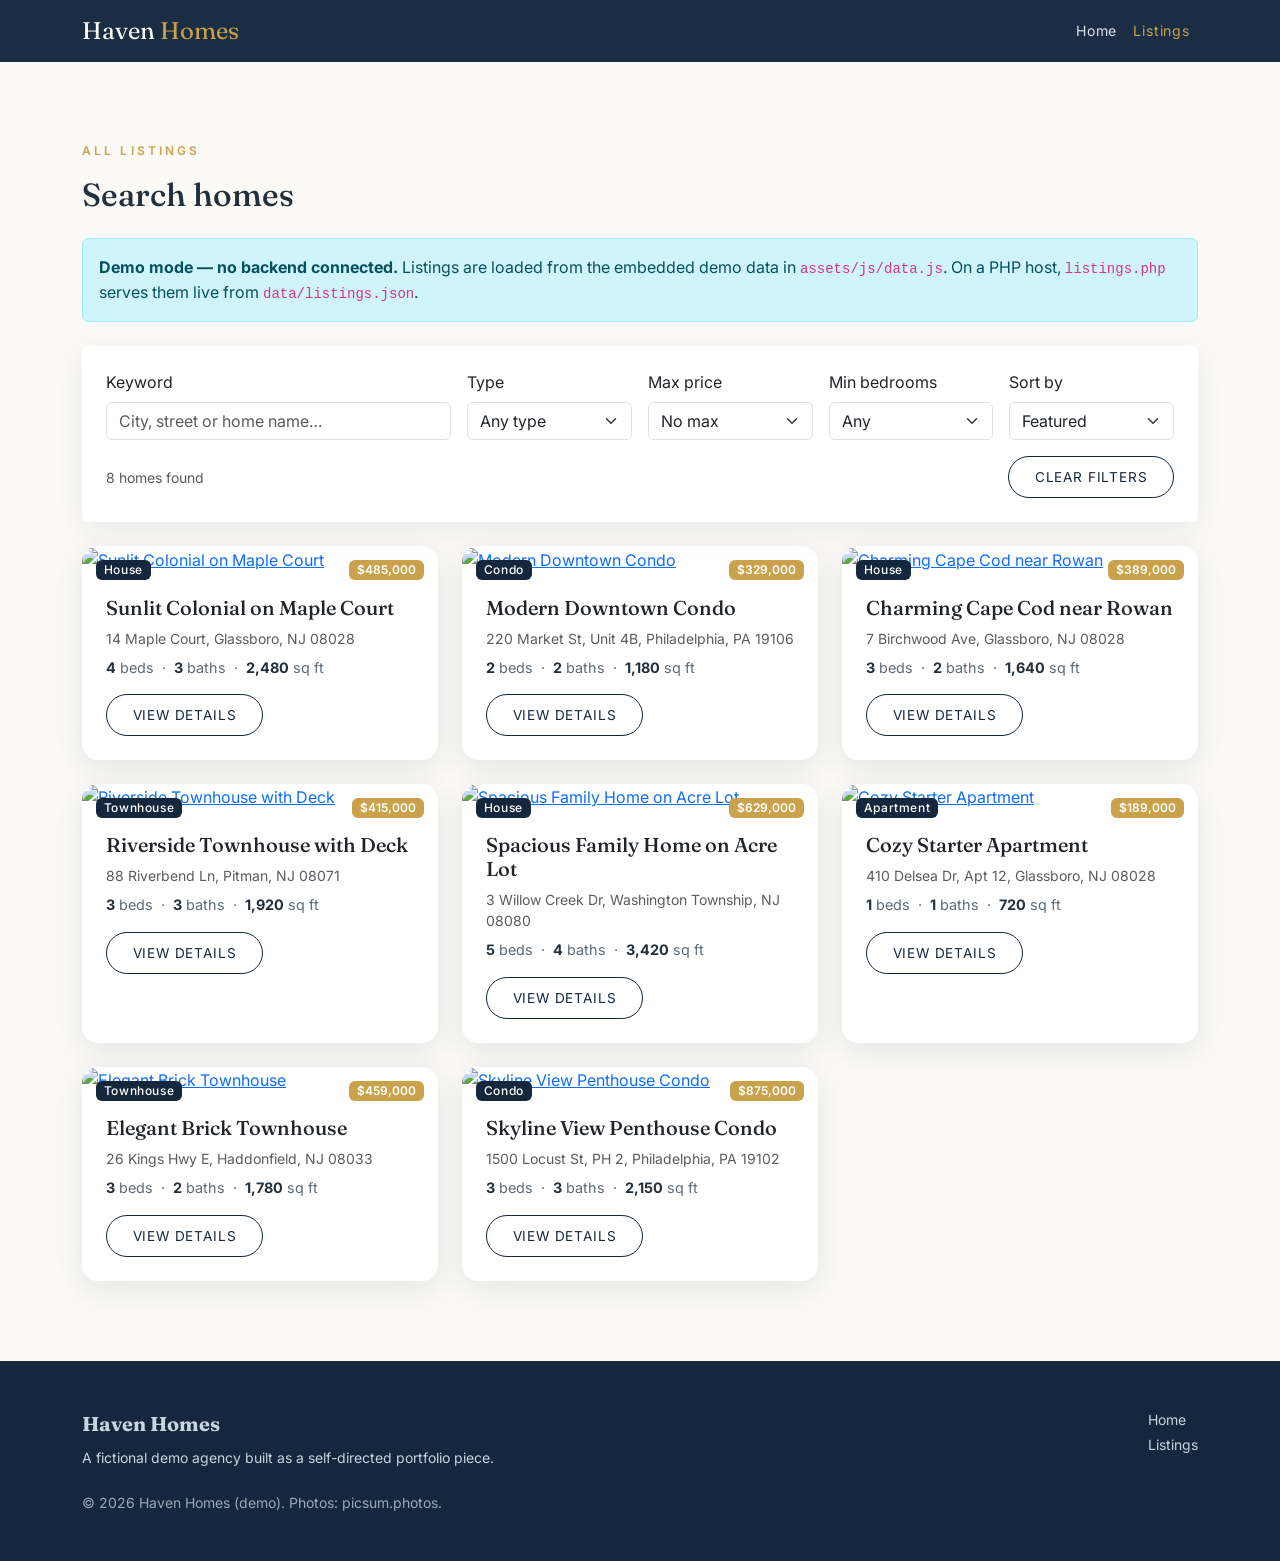
==== listings.html @ 2a7b0d87 "Add Haven Homes: property search, filters, detail pages, PHP listings API + contact backend" ====
<!doctype html>
<html lang="en">
<head>
<meta charset="utf-8">
<meta name="viewport" content="width=device-width, initial-scale=1">
<title>All Listings — Haven Homes</title>
<meta name="description" content="Search fictional Haven Homes listings by keyword, type, price and bedrooms.">
<link href="https://cdn.jsdelivr.net/npm/bootstrap@5.3.3/dist/css/bootstrap.min.css" rel="stylesheet">
<link href="https://fonts.googleapis.com/css2?family=Fraunces:wght@500;700&family=Inter:wght@400;500;600&display=swap" rel="stylesheet">
<link rel="stylesheet" href="assets/css/style.css">
</head>
<body>
<nav class="navbar navbar-expand-lg navbar-dark sticky-top">
  <div class="container">
    <a class="navbar-brand brand" href="index.html">Haven <span>Homes</span></a>
    <button class="navbar-toggler" type="button" data-bs-toggle="collapse" data-bs-target="#nav"><span class="navbar-toggler-icon"></span></button>
    <div class="collapse navbar-collapse" id="nav">
      <ul class="navbar-nav ms-auto">
        <li class="nav-item"><a class="nav-link" href="index.html">Home</a></li>
        <li class="nav-item"><a class="nav-link active" href="listings.html">Listings</a></li>
      </ul>
    </div>
  </div>
</nav>

<section class="section">
  <div class="container">
    <div class="mb-4 reveal"><p class="eyebrow">All listings</p><h2>Search homes</h2></div>
    <div id="demo-note"></div>
    <div class="card p-3 p-md-4 mb-4 reveal" style="border:none;box-shadow:0 8px 30px rgba(20,39,61,.08)">
      <div class="row g-3">
        <div class="col-md-4"><label class="form-label" for="q">Keyword</label><input id="q" class="form-control" type="search" placeholder="City, street or home name…"></div>
        <div class="col-6 col-md-2"><label class="form-label" for="type">Type</label><select id="type" class="form-select"><option value="">Any type</option><option>House</option><option>Condo</option><option>Townhouse</option><option>Apartment</option></select></div>
        <div class="col-6 col-md-2"><label class="form-label" for="max-price">Max price</label><select id="max-price" class="form-select"><option value="">No max</option><option value="250000">$250,000</option><option value="400000">$400,000</option><option value="500000">$500,000</option><option value="700000">$700,000</option></select></div>
        <div class="col-6 col-md-2"><label class="form-label" for="min-beds">Min bedrooms</label><select id="min-beds" class="form-select"><option value="">Any</option><option value="1">1+</option><option value="2">2+</option><option value="3">3+</option><option value="4">4+</option><option value="5">5+</option></select></div>
        <div class="col-6 col-md-2"><label class="form-label" for="sort">Sort by</label><select id="sort" class="form-select"><option value="">Featured</option><option value="price-asc">Price: low → high</option><option value="price-desc">Price: high → low</option><option value="beds-desc">Most bedrooms</option><option value="sqft-desc">Largest</option></select></div>
      </div>
      <div class="d-flex justify-content-between align-items-center mt-3">
        <span id="result-count" class="text-muted small"></span>
        <button id="clear-filters" class="btn btn-sm btn-outline-navy">Clear filters</button>
      </div>
    </div>
    <div class="row g-4" id="listings-grid"><div class="col-12"><p class="text-muted">Loading homes…</p></div></div>
  </div>
</section>

<footer class="py-5">
  <div class="container d-flex flex-column flex-md-row justify-content-between gap-3">
    <div><strong class="serif fs-5">Haven Homes</strong><p class="mb-0 small mt-2">A fictional demo agency built as a self-directed portfolio piece.</p></div>
    <div class="small"><a href="index.html" class="d-block mb-1">Home</a><a href="listings.html" class="d-block">Listings</a></div>
  </div>
  <div class="container small mt-4 opacity-75">© <span id="year">2026</span> Haven Homes (demo). Photos: picsum.photos.</div>
</footer>
<script src="https://cdn.jsdelivr.net/npm/bootstrap@5.3.3/dist/js/bootstrap.bundle.min.js"></script>
<script src="assets/js/data.js"></script>
<script src="assets/js/main.js"></script>
</body>
</html>
---- assets/css/style.css ----
/* Haven Homes — custom styles (Bootstrap 5 handles layout) */
:root{--navy:#14273d;--navy-2:#1e3a56;--teal:#1f7a6d;--sand:#f4efe7;--gold:#c9a24b;--ink:#22303c;}
body{font-family:'Inter',system-ui,sans-serif;color:var(--ink);background:#fbfaf7;}
h1,h2,h3,.serif{font-family:'Fraunces',Georgia,serif;}
.navbar{background:rgba(20,39,61,.97);}
.navbar .nav-link{color:#dbe4ec!important;letter-spacing:.06em;font-size:.88rem;}
.navbar .nav-link:hover,.navbar .nav-link.active{color:var(--gold)!important;}
.brand{font-family:'Fraunces',serif;font-size:1.5rem;color:#fff!important;}
.brand span{color:var(--gold);}
.btn-teal{background:var(--teal);color:#fff;border:none;padding:.7rem 1.8rem;border-radius:999px;letter-spacing:.06em;text-transform:uppercase;font-size:.85rem;transition:transform .25s,box-shadow .25s;}
.btn-teal:hover{background:#186257;color:#fff;transform:translateY(-2px);box-shadow:0 10px 24px rgba(31,122,109,.35);}
.btn-outline-navy{border:1px solid var(--navy);color:var(--navy);border-radius:999px;padding:.6rem 1.6rem;text-transform:uppercase;font-size:.85rem;letter-spacing:.06em;}
.btn-outline-navy:hover{background:var(--navy);color:#fff;}
.hero{min-height:78vh;background:linear-gradient(105deg,rgba(20,39,61,.93) 0%,rgba(20,39,61,.55) 55%,rgba(20,39,61,.15) 100%),url('https://picsum.photos/seed/haven-hero/1600/1000') center/cover;display:flex;align-items:center;color:#fff;}
.hero h1{font-size:clamp(2.6rem,6vw,4.4rem);line-height:1.05;}
.hero .lead{color:#dbe4ec;max-width:560px;}
.eyebrow{letter-spacing:.26em;text-transform:uppercase;font-size:.75rem;color:var(--gold);font-weight:600;}
.section{padding:5rem 0;}
.section-alt{background:var(--sand);}
.card-home{border:none;border-radius:1rem;overflow:hidden;box-shadow:0 8px 30px rgba(20,39,61,.10);transition:transform .3s,box-shadow .3s;background:#fff;height:100%;}
.card-home:hover{transform:translateY(-6px);box-shadow:0 18px 40px rgba(20,39,61,.18);}
.card-home img{height:220px;width:100%;object-fit:cover;transition:transform .5s;}
.card-home:hover img{transform:scale(1.05);}
.badge-type{position:absolute;top:14px;left:14px;background:var(--navy);color:#fff;font-weight:500;letter-spacing:.05em;}
.badge-price{position:absolute;top:14px;right:14px;background:var(--gold);color:#fff;font-weight:600;}
.spec{font-size:.9rem;color:#5a6b7a;}
.spec strong{color:var(--ink);}
.gallery-main{border-radius:1rem;height:420px;width:100%;object-fit:cover;}
.gallery-thumb{border-radius:.6rem;height:90px;width:100%;object-fit:cover;cursor:pointer;opacity:.75;border:2px solid transparent;transition:opacity .2s,border-color .2s;}
.gallery-thumb:hover,.gallery-thumb.active{opacity:1;border-color:var(--teal);}
footer{background:var(--navy);color:#c8d4de;}
footer a{color:#c8d4de;text-decoration:none;}
footer a:hover{color:var(--gold);}
.reveal{opacity:0;transform:translateY(28px);transition:opacity .7s ease,transform .7s ease;}
.reveal.visible{opacity:1;transform:none;}
@media (prefers-reduced-motion:reduce){.reveal{opacity:1;transform:none;transition:none;}}
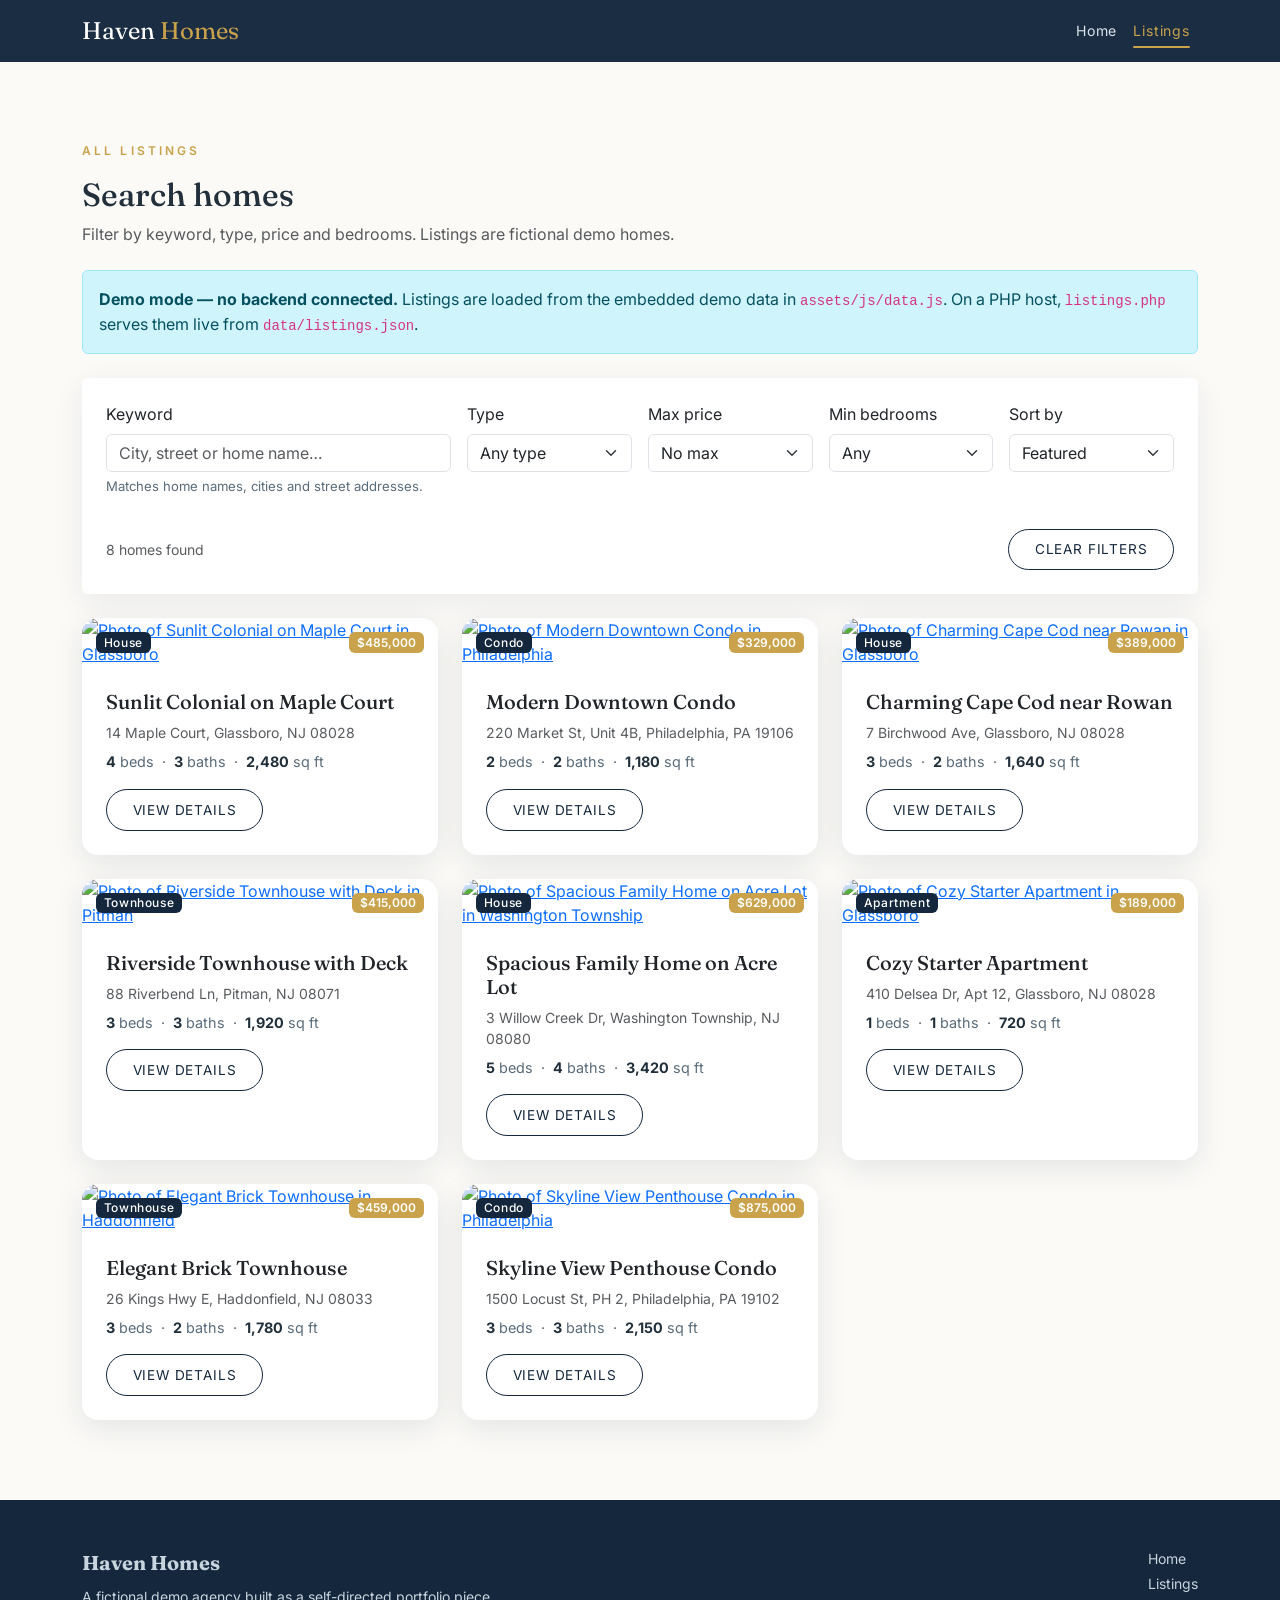
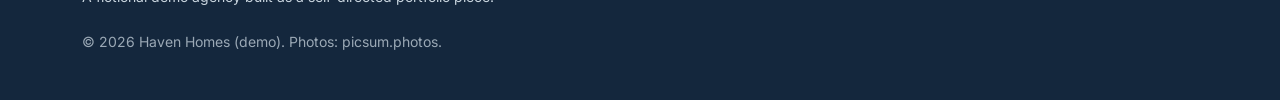
==== commit 60c33150: "Upgrade polish: animations, content, accessibility" ====
--- a/listings.html
+++ b/listings.html
@@ -10,39 +10,42 @@
 <link rel="stylesheet" href="assets/css/style.css">
 </head>
 <body>
+<a class="skip-link" href="#main">Skip to main content</a>
 <nav class="navbar navbar-expand-lg navbar-dark sticky-top">
   <div class="container">
     <a class="navbar-brand brand" href="index.html">Haven <span>Homes</span></a>
-    <button class="navbar-toggler" type="button" data-bs-toggle="collapse" data-bs-target="#nav"><span class="navbar-toggler-icon"></span></button>
+    <button class="navbar-toggler" type="button" data-bs-toggle="collapse" data-bs-target="#nav" aria-controls="nav" aria-expanded="false" aria-label="Toggle navigation"><span class="navbar-toggler-icon"></span></button>
     <div class="collapse navbar-collapse" id="nav">
       <ul class="navbar-nav ms-auto">
         <li class="nav-item"><a class="nav-link" href="index.html">Home</a></li>
-        <li class="nav-item"><a class="nav-link active" href="listings.html">Listings</a></li>
+        <li class="nav-item"><a class="nav-link active" aria-current="page" href="listings.html">Listings</a></li>
       </ul>
     </div>
   </div>
 </nav>
 
+<main id="main">
 <section class="section">
   <div class="container">
-    <div class="mb-4 reveal"><p class="eyebrow">All listings</p><h2>Search homes</h2></div>
+    <div class="mb-4 reveal"><p class="eyebrow">All listings</p><h1 class="h2">Search homes</h1><p class="text-muted mb-0">Filter by keyword, type, price and bedrooms. Listings are fictional demo homes.</p></div>
     <div id="demo-note"></div>
-    <div class="card p-3 p-md-4 mb-4 reveal" style="border:none;box-shadow:0 8px 30px rgba(20,39,61,.08)">
+    <div class="card filter-card p-3 p-md-4 mb-4 reveal" style="border:none;box-shadow:0 8px 30px rgba(20,39,61,.08)" role="search" aria-label="Filter listings">
       <div class="row g-3">
-        <div class="col-md-4"><label class="form-label" for="q">Keyword</label><input id="q" class="form-control" type="search" placeholder="City, street or home name…"></div>
+        <div class="col-md-4"><label class="form-label" for="q">Keyword</label><input id="q" class="form-control" type="search" placeholder="City, street or home name…" aria-describedby="qHint"><p class="field-hint" id="qHint">Matches home names, cities and street addresses.</p></div>
         <div class="col-6 col-md-2"><label class="form-label" for="type">Type</label><select id="type" class="form-select"><option value="">Any type</option><option>House</option><option>Condo</option><option>Townhouse</option><option>Apartment</option></select></div>
         <div class="col-6 col-md-2"><label class="form-label" for="max-price">Max price</label><select id="max-price" class="form-select"><option value="">No max</option><option value="250000">$250,000</option><option value="400000">$400,000</option><option value="500000">$500,000</option><option value="700000">$700,000</option></select></div>
         <div class="col-6 col-md-2"><label class="form-label" for="min-beds">Min bedrooms</label><select id="min-beds" class="form-select"><option value="">Any</option><option value="1">1+</option><option value="2">2+</option><option value="3">3+</option><option value="4">4+</option><option value="5">5+</option></select></div>
         <div class="col-6 col-md-2"><label class="form-label" for="sort">Sort by</label><select id="sort" class="form-select"><option value="">Featured</option><option value="price-asc">Price: low → high</option><option value="price-desc">Price: high → low</option><option value="beds-desc">Most bedrooms</option><option value="sqft-desc">Largest</option></select></div>
       </div>
       <div class="d-flex justify-content-between align-items-center mt-3">
-        <span id="result-count" class="text-muted small"></span>
-        <button id="clear-filters" class="btn btn-sm btn-outline-navy">Clear filters</button>
+        <span id="result-count" class="text-muted small" aria-live="polite"></span>
+        <button type="button" id="clear-filters" class="btn btn-sm btn-outline-navy">Clear filters</button>
       </div>
     </div>
-    <div class="row g-4" id="listings-grid"><div class="col-12"><p class="text-muted">Loading homes…</p></div></div>
+    <div class="row g-4" id="listings-grid" aria-busy="true"><p class="visually-hidden" role="status">Loading homes…</p><div class="col-md-6 col-lg-4" aria-hidden="true"><div class="skeleton-card"><div class="skeleton-block skeleton-img"></div><div class="skeleton-block skeleton-line"></div><div class="skeleton-block skeleton-line short"></div></div></div><div class="col-md-6 col-lg-4" aria-hidden="true"><div class="skeleton-card"><div class="skeleton-block skeleton-img"></div><div class="skeleton-block skeleton-line"></div><div class="skeleton-block skeleton-line short"></div></div></div><div class="col-md-6 col-lg-4" aria-hidden="true"><div class="skeleton-card"><div class="skeleton-block skeleton-img"></div><div class="skeleton-block skeleton-line"></div><div class="skeleton-block skeleton-line short"></div></div></div></div>
   </div>
 </section>
+</main>
 
 <footer class="py-5">
   <div class="container d-flex flex-column flex-md-row justify-content-between gap-3">
--- a/assets/css/style.css
+++ b/assets/css/style.css
@@ -33,4 +33,89 @@
 footer a:hover{color:var(--gold);}
 .reveal{opacity:0;transform:translateY(28px);transition:opacity .7s ease,transform .7s ease;}
 .reveal.visible{opacity:1;transform:none;}
-@media (prefers-reduced-motion:reduce){.reveal{opacity:1;transform:none;transition:none;}}
+
+/* ===== Polish layer: motion, micro-interactions, focus, responsive ===== */
+.skip-link{position:absolute;left:12px;top:-60px;z-index:2000;background:var(--navy);color:#fff;padding:10px 18px;border-radius:10px;font-weight:600;text-decoration:none;transition:top .2s ease;}
+.skip-link:focus{top:12px;color:#fff;}
+:focus-visible{outline:3px solid rgba(31,122,109,.65);outline-offset:2px;border-radius:6px;}
+.navbar .nav-link{position:relative;}
+.navbar .nav-link::after{content:"";position:absolute;left:.5rem;right:.5rem;bottom:2px;height:2px;background:var(--gold);border-radius:2px;transform:scaleX(0);transform-origin:left;transition:transform .25s ease;}
+.navbar .nav-link:hover::after,.navbar .nav-link.active::after{transform:scaleX(1);}
+.btn-teal:active,.btn-outline-navy:active,.btn-outline-light:active{transform:translateY(0) scale(.97);}
+.btn-outline-navy{transition:background-color .2s,color .2s,transform .15s,box-shadow .2s;}
+.btn-outline-navy:hover{box-shadow:0 8px 20px rgba(20,39,61,.22);}
+.btn-teal:focus-visible,.btn-outline-navy:focus-visible{outline:3px solid rgba(201,162,75,.8);outline-offset:3px;}
+/* Animated hero */
+.hero{position:relative;overflow:hidden;animation:heroDrift 22s ease-in-out infinite alternate;}
+@keyframes heroDrift{from{background-position:50% 40%;}to{background-position:50% 62%;}}
+.hero::after{content:"";position:absolute;right:-120px;top:-120px;width:340px;height:340px;border-radius:50%;background:radial-gradient(circle,rgba(201,162,75,.32),transparent 65%);animation:glowFloat 10s ease-in-out infinite alternate;pointer-events:none;}
+@keyframes glowFloat{from{transform:translate(0,0) scale(1);}to{transform:translate(-24px,20px) scale(1.1);}}
+.hero .container{position:relative;z-index:1;}
+.hero-note{display:inline-block;background:rgba(255,255,255,.14);border:1px solid rgba(255,255,255,.35);color:#fff;border-radius:999px;padding:.4rem 1rem;font-size:.85rem;margin-top:1.4rem;}
+.scroll-cue{display:inline-flex;align-items:center;gap:.5rem;color:#dbe4ec;text-decoration:none;font-size:.85rem;letter-spacing:.12em;text-transform:uppercase;margin-top:2.2rem;}
+.scroll-cue:hover{color:var(--gold);}
+.scroll-cue .cue-arrow{display:inline-block;animation:cueBounce 1.8s ease-in-out infinite;}
+@keyframes cueBounce{0%,100%{transform:translateY(0);}50%{transform:translateY(5px);}}
+/* Cards */
+.card-home:focus-within{transform:translateY(-6px);box-shadow:0 18px 40px rgba(20,39,61,.18);}
+.card-home:focus-within img{transform:scale(1.05);}
+.card-home .card-body a:not(.btn):hover{color:var(--teal)!important;text-decoration:underline!important;}
+.step-card{border:none;border-radius:1rem;box-shadow:0 8px 30px rgba(20,39,61,.10);background:#fff;transition:transform .3s,box-shadow .3s;}
+.step-card:hover{transform:translateY(-5px);box-shadow:0 16px 36px rgba(20,39,61,.16);}
+/* Filter card sticks under the navbar on desktop while results scroll */
+@media (min-width:992px){.filter-card{position:sticky;top:84px;z-index:10;}}
+/* Empty + loading states */
+.empty-state{border:1.5px dashed #b9cfc9;border-radius:1rem;background:#fff;padding:44px 24px;text-align:center;}
+.empty-state .empty-icon{width:64px;height:64px;border-radius:50%;background:#e3f0ec;color:var(--teal);display:grid;place-items:center;font-size:1.7rem;margin:0 auto 16px;}
+.empty-state .empty-title{font-size:1.25rem;font-weight:700;margin-bottom:6px;}
+.empty-state p{color:#5a6b7a;max-width:440px;margin:0 auto 18px;}
+.skeleton-card{border-radius:1rem;background:#fff;overflow:hidden;box-shadow:0 8px 30px rgba(20,39,61,.08);}
+.skeleton-block{background:linear-gradient(100deg,#e8ecef 40%,#f4f6f7 50%,#e8ecef 60%);background-size:200% 100%;animation:shimmer 1.3s linear infinite;}
+@keyframes shimmer{from{background-position:120% 0;}to{background-position:-80% 0;}}
+.skeleton-img{height:220px;}
+.skeleton-line{height:14px;border-radius:7px;margin:16px 20px 0;}
+.skeleton-line.short{width:55%;margin-bottom:20px;}
+/* Property gallery: keyboard-accessible thumbnail buttons + fade swap */
+.gallery-main{transition:opacity .3s ease;}
+.gallery-main.fading{opacity:.25;}
+.gallery-thumb-btn{display:block;width:100%;padding:0;border:none;background:none;border-radius:.6rem;cursor:pointer;}
+.gallery-thumb-btn:focus-visible{outline:3px solid rgba(31,122,109,.7);outline-offset:3px;}
+.gallery-thumb-btn:hover .gallery-thumb,.gallery-thumb-btn:focus-visible .gallery-thumb{opacity:1;}
+.gallery-thumb-btn.active .gallery-thumb{opacity:1;border-color:var(--teal);}
+.feature-list{list-style:none;padding:0;}
+.feature-list li{padding:.35rem 0 .35rem 1.5rem;position:relative;}
+.feature-list li::before{content:"✓";position:absolute;left:0;color:var(--teal);font-weight:700;}
+.agent-card{border-radius:1rem;}
+/* Forms */
+.field-hint{color:#5a6b7a;font-size:.82rem;margin-top:.3rem;}
+.required-note{color:#5a6b7a;font-size:.85rem;}
+.form-control:focus,.form-select:focus{border-color:var(--teal);box-shadow:0 0 0 .2rem rgba(31,122,109,.18);}
+.form-control.is-invalid,.form-select.is-invalid{border-color:#c0392b;}
+.invalid-feedback-custom{color:#c0392b;font-size:.85rem;margin-top:.3rem;display:none;}
+.invalid-feedback-custom.show{display:block;}
+#contact-status{animation:fadeSlide .35s ease both;}
+@keyframes fadeSlide{from{opacity:0;transform:translateY(6px);}to{opacity:1;transform:none;}}
+/* Back to top */
+.back-to-top{position:fixed;right:18px;bottom:18px;z-index:1050;width:46px;height:46px;border-radius:50%;border:none;background:var(--navy);color:#fff;font-size:1.1rem;box-shadow:0 10px 24px rgba(20,39,61,.35);opacity:0;pointer-events:none;transform:translateY(10px);transition:opacity .3s,transform .3s,background-color .2s;}
+.back-to-top.show{opacity:1;pointer-events:auto;transform:none;}
+.back-to-top:hover{background:var(--navy-2);}
+/* Responsive */
+@media (max-width:767.98px){
+  .section{padding:3.2rem 0;}
+  .hero{min-height:66vh;}
+  .gallery-main{height:280px;}
+  .gallery-thumb{height:70px;}
+}
+@media (max-width:575.98px){
+  .hero .btn-teal,.hero .btn-outline-light{width:100%;margin-bottom:.6rem;}
+  .empty-state{padding:32px 16px;}
+}
+/* Reduced motion across the site */
+@media (prefers-reduced-motion:reduce){
+  html{scroll-behavior:auto;}
+  *,*::before,*::after{animation-duration:.01ms!important;animation-iteration-count:1!important;transition-duration:.01ms!important;}
+  .reveal{opacity:1;transform:none;}
+  .hero,.hero::after,.scroll-cue .cue-arrow,.skeleton-block{animation:none;}
+  .card-home:hover,.step-card:hover{transform:none;}
+  .card-home:hover img{transform:none;}
+}
